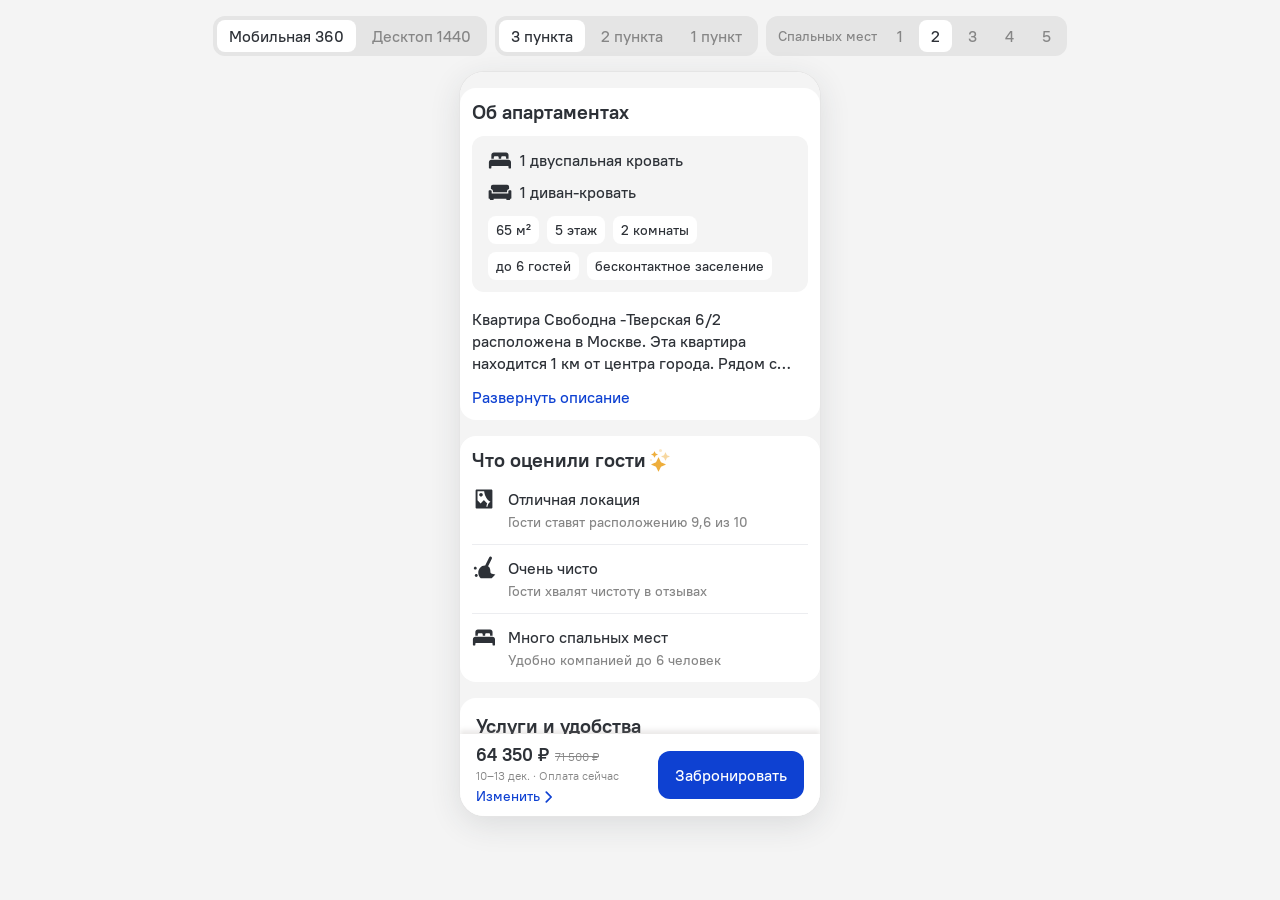
==== index.html @ d363bff4 "Apartment page prototype: guests highlights, mobile rate bar and sheet" ====
<!doctype html>
<html lang="ru" dir="ltr">
<head>
<meta charset="utf-8">
<meta name="viewport" content="width=device-width,initial-scale=1">
<title>Что оценили гости + спальные места</title>
<link rel="icon" href="data:,">
<link rel="stylesheet" href="kit/bundles/ok-typography.css">
<style>
  @font-face{font-family:"PT Root UI Web";font-weight:480;src:url(kit/bundles/assets/PT-Root-UI-Web-Medium.4b7fa55b.woff2) format("woff2")}
  @font-face{font-family:"PT Root UI Web";font-weight:500;src:url(kit/bundles/assets/PT-Root-UI-Web-Medium.4b7fa55b.woff2) format("woff2")}
  :root{--palette-black:#2d3137;--palette-dark:#868686;--palette-light:#e5e5e5;--palette-ulight:#f4f4f4;--palette-white:#fff}
  html,body{margin:0}
  body{background:var(--palette-ulight);color:var(--palette-black);font-family:"PT Root UI Web",Helvetica,Arial,sans-serif;-webkit-font-smoothing:antialiased;
    display:flex;flex-direction:column;align-items:center;gap:16px;padding:16px}
  .vp{display:flex;flex-wrap:wrap;justify-content:center;max-width:calc(100vw - 32px);gap:4px;padding:4px;border-radius:12px;background:var(--palette-light)}
  .vp button{border:0;cursor:pointer;padding:6px 12px;border-radius:8px;background:transparent;color:var(--palette-dark);font:inherit}
  .vp button[aria-pressed="true"]{background:var(--palette-white);color:var(--palette-black)}
  .phone{inline-size:360px;block-size:744px;border-radius:24px;overflow:hidden;background:var(--palette-white);
    box-shadow:0 0 0 1px var(--palette-light),0 8px 32px rgba(45,49,55,.12)}
  .phone iframe{display:block;inline-size:360px;block-size:744px;border:0}
  /* десктоп: фрейм шириной 1440, масштаб под окно (transform), обёртка — под масштабированный размер */
  .desk{border-radius:12px;overflow:hidden;background:#f4f4f4;box-shadow:0 0 0 1px var(--palette-light),0 8px 32px rgba(45,49,55,.12)}
  .desk iframe{display:block;inline-size:1440px;border:0;transform-origin:0 0;background:#f4f4f4}
  .bar{display:flex;flex-wrap:wrap;justify-content:center;gap:8px}
  .vp-l{align-self:center;padding:0 4px 0 8px;color:var(--palette-dark)}
  [hidden]{display:none!important}
</style>
</head>
<body>
  <div class="bar">
  <div class="vp" role="toolbar" aria-label="Вьюпорт">
    <button type="button" data-vp="m" class="ok-t-t-m-medium">Мобильная 360</button>
    <button type="button" data-vp="d" class="ok-t-t-m-medium">Десктоп 1440</button>
  </div>
  <div class="vp" role="toolbar" aria-label="Что оценили гости — сколько пунктов">
    <button type="button" data-hn="3" class="ok-t-t-m-medium">3 пункта</button>
    <button type="button" data-hn="2" class="ok-t-t-m-medium">2 пункта</button>
    <button type="button" data-hn="1" class="ok-t-t-m-medium">1 пункт</button>
  </div>
  <div class="vp" role="toolbar" aria-label="Спальные места в «Об апартаментах»">
    <span class="vp-l ok-t-t-m">Спальных мест</span>
    <button type="button" data-bn="1" class="ok-t-t-m-medium">1</button>
    <button type="button" data-bn="2" class="ok-t-t-m-medium">2</button>
    <button type="button" data-bn="3" class="ok-t-t-m-medium">3</button>
    <button type="button" data-bn="4" class="ok-t-t-m-medium">4</button>
    <button type="button" data-bn="5" class="ok-t-t-m-medium">5</button>
  </div>
  </div>
  <div class="phone" id="phw"><iframe id="ph" title="Страница апартаментов, 360px"></iframe></div>
  <div class="desk" id="dkw" hidden><iframe id="dk" title="Страница апартаментов, 1440px"></iframe></div>
<script>
(function () {
  var F = { m: document.getElementById('ph'), d: document.getElementById('dk') };
  var W = { m: document.getElementById('phw'), d: document.getElementById('dkw') };
  var SRC = { m: 'mobile.html', d: 'desktop.html' };
  var btns = document.querySelectorAll('[data-vp]');
  var vp = new URLSearchParams(location.search).get('vp') === 'd' ? 'd' : 'm';
  var started = { m: false, d: false };

  function fit() {
    var top = W.d.getBoundingClientRect().top + window.scrollY;
    var s = Math.max(0.3, Math.min(1, (window.innerWidth - 32) / 1440));
    var h = Math.max(600, Math.round((window.innerHeight - top - 16) / s));
    F.d.style.height = h + 'px'; F.d.style.transform = 'scale(' + s + ')';
    W.d.style.width = Math.round(1440 * s) + 'px'; W.d.style.height = Math.round(h * s) + 'px';
  }
  /* при открытии — к «Об апартаментах» и «Что оценили гости»; высоты над ним меняются после load (шрифты, фото),
     поэтому догоняем несколько раз, пока пользователь сам не начал крутить */
  function toBlock(f) {
    var w = f.contentWindow, d = f.contentDocument, el = d && d.querySelector('.ApartmentPage_about__pRX_s');
    if (!el) return;
    var userScrolled = false;
    ['wheel', 'touchstart', 'keydown', 'mousedown'].forEach(function (ev) { w.addEventListener(ev, function () { userScrolled = true; }, { once: true }); });
    [0, 300, 900, 1800].forEach(function (t) {
      setTimeout(function () {
        if (userScrolled) return;
        w.scrollTo({ top: el.getBoundingClientRect().top + w.scrollY - (f === F.m ? 16 : 120), behavior: 'instant' });
      }, t);
    });
  }
  function show() {
    btns.forEach(function (b) { b.setAttribute('aria-pressed', String(b.dataset.vp === vp)); });
    W.m.hidden = vp !== 'm'; W.d.hidden = vp !== 'd';
    if (vp === 'd') fit();
    if (!started[vp]) {
      started[vp] = true;
      var f = F[vp];
      f.addEventListener('load', function () { setAb(f); toBlock(f); }, { once: true });
      f.src = SRC[vp];
    }
  }
  btns.forEach(function (b) {
    b.addEventListener('click', function () {
      if (b.dataset.vp === vp) return;
      vp = b.dataset.vp;
      var u = new URL(location.href); u.searchParams.set('vp', vp); history.replaceState(null, '', u);
      show();
    });
  });
  /* зашито при сборке: «Об апартаментах» — вариант 8, «Что оценили гости» — вариант D.
     Переключаются атрибуты html фреймов (guests.css): data-hn — пунктов в «Что оценили гости» (?hn=1…3),
     data-bn — спальных мест в «Об апартаментах» (?bn=1…5) */
  var q = new URLSearchParams(location.search);
  var st = { hn: /^[1-3]$/.test(q.get('hn')) ? q.get('hn') : '3', bn: /^[1-5]$/.test(q.get('bn')) ? q.get('bn') : '2' };
  var sel = { hn: '.ApartmentPage_highlights', bn: '.ApartmentPage_about__pRX_s' };
  function setAb(f) { var d = f.contentDocument; if (d && d.documentElement) { d.documentElement.setAttribute('data-hn', st.hn); d.documentElement.setAttribute('data-bn', st.bn); } }
  function mark(k) { document.querySelectorAll('[data-' + k + ']').forEach(function (b) { b.setAttribute('aria-pressed', String(b.dataset[k] === st[k])); }); }
  function pick(k, v) {
    if (v === st[k]) return; st[k] = v;
    var u = new URL(location.href); u.searchParams.set(k, v); history.replaceState(null, '', u);
    mark(k); setAb(F.m); setAb(F.d);
    var f = F[vp], w = f.contentWindow, el = f.contentDocument && f.contentDocument.querySelector(sel[k]);  /* блок — в зону видимости */
    if (el) { var r = el.getBoundingClientRect(); if (r.top < 0 || r.bottom > w.innerHeight) w.scrollTo({ top: r.top + w.scrollY - (vp === 'm' ? 16 : 120), behavior: 'instant' }); }
  }
  ['hn', 'bn'].forEach(function (k) {
    mark(k);
    document.querySelectorAll('[data-' + k + ']').forEach(function (b) { b.addEventListener('click', function () { pick(k, b.dataset[k]); }); });
  });
  window.addEventListener('resize', function () { if (vp === 'd') fit(); });
  show();
})();
</script>
</body>
</html>
---- kit/bundles/ok-typography.css ----
/* Островок-кит: шкала типографики ostrovok.ru — мобильный прод (360px) и десктоп (1280px).
   Сгенерировано scripts/gen-foundations.py из capture/2026-11-22/{prod,desktop}/typo.json — не править руками.
   В комментарии: где стиль встречается (общий / мобильный / десктоп) и частоты моб/деск.
   Вес 480 — как на проде (в prod.css 170 правил font-weight:480; при статичных
   @font-face 300/400/500/700 браузер рисует его начертанием 500). */
.ok-t-h-xl{font-family:"PT Root UI Web",Helvetica,Arial,sans-serif;font-size:24px;line-height:30px;font-weight:700;letter-spacing:0}  /* Заголовок XL, общий, моб 51 / деск 58 */
.ok-t-h-l-16{font-family:"PT Root UI Web",Helvetica,Arial,sans-serif;font-size:20px;line-height:16px;font-weight:700;letter-spacing:0}  /* Заголовок L 16 (десктоп), десктоп, моб 0 / деск 10 */
.ok-t-h-l{font-family:"PT Root UI Web",Helvetica,Arial,sans-serif;font-size:20px;line-height:24px;font-weight:700;letter-spacing:0}  /* Заголовок L, общий, моб 93 / деск 96 */
.ok-t-h-m{font-family:"PT Root UI Web",Helvetica,Arial,sans-serif;font-size:18px;line-height:22px;font-weight:700;letter-spacing:0}  /* Заголовок M, общий, моб 99 / деск 69 */
.ok-t-h-s-16{font-family:"PT Root UI Web",Helvetica,Arial,sans-serif;font-size:16px;line-height:16px;font-weight:700;letter-spacing:0}  /* Заголовок S 16 (десктоп), десктоп, моб 0 / деск 21 */
.ok-t-h-s-19{font-family:"PT Root UI Web",Helvetica,Arial,sans-serif;font-size:16px;line-height:19px;font-weight:700;letter-spacing:0}  /* Заголовок S 19 (десктоп), десктоп, моб 0 / деск 10 */
.ok-t-h-s-tight{font-family:"PT Root UI Web",Helvetica,Arial,sans-serif;font-size:16px;line-height:20px;font-weight:700;letter-spacing:0}  /* Заголовок S сжатый, общий, моб 5 / деск 10 */
.ok-t-h-s{font-family:"PT Root UI Web",Helvetica,Arial,sans-serif;font-size:16px;line-height:22px;font-weight:700;letter-spacing:0}  /* Заголовок S, общий, моб 28 / деск 102 */
.ok-t-t-l-medium-18{font-family:"PT Root UI Web",Helvetica,Arial,sans-serif;font-size:16px;line-height:18px;font-weight:500;letter-spacing:0}  /* Текст L Medium 18 (десктоп), десктоп, моб 0 / деск 10 */
.ok-t-button{font-family:"PT Root UI Web",Helvetica,Arial,sans-serif;font-size:16px;line-height:20px;font-weight:500;letter-spacing:0}  /* Кнопка, общий, моб 50 / деск 89 */
.ok-t-t-l-medium{font-family:"PT Root UI Web",Helvetica,Arial,sans-serif;font-size:16px;line-height:22px;font-weight:500;letter-spacing:0}  /* Текст L Medium, общий, моб 131 / деск 9 */
.ok-t-t-l-20{font-family:"PT Root UI Web",Helvetica,Arial,sans-serif;font-size:16px;line-height:20px;font-weight:480;letter-spacing:0}  /* Текст L 20 (десктоп), десктоп, моб 4 / деск 5 */
.ok-t-t-l{font-family:"PT Root UI Web",Helvetica,Arial,sans-serif;font-size:16px;line-height:22px;font-weight:480;letter-spacing:0}  /* Текст L, общий, моб 181 / деск 26 */
.ok-t-t-m-bold-tight{font-family:"PT Root UI Web",Helvetica,Arial,sans-serif;font-size:14px;line-height:18px;font-weight:700;letter-spacing:0}  /* Текст M Bold сжатый (десктоп), десктоп, моб 0 / деск 11 */
.ok-t-t-m-bold{font-family:"PT Root UI Web",Helvetica,Arial,sans-serif;font-size:14px;line-height:20px;font-weight:700;letter-spacing:0}  /* Текст M Bold (десктоп), десктоп, моб 0 / деск 23 */
.ok-t-t-m-medium-16{font-family:"PT Root UI Web",Helvetica,Arial,sans-serif;font-size:14px;line-height:16px;font-weight:500;letter-spacing:0}  /* Текст M Medium 16 (десктоп), десктоп, моб 0 / деск 5 */
.ok-t-t-m-medium-17{font-family:"PT Root UI Web",Helvetica,Arial,sans-serif;font-size:14px;line-height:17px;font-weight:500;letter-spacing:0}  /* Текст M Medium 17, общий, моб 5 / деск 5 */
.ok-t-t-m-medium-tight{font-family:"PT Root UI Web",Helvetica,Arial,sans-serif;font-size:14px;line-height:18px;font-weight:500;letter-spacing:0}  /* Текст M Medium сжатый, мобильный, моб 9 / деск 0 */
.ok-t-t-m-medium{font-family:"PT Root UI Web",Helvetica,Arial,sans-serif;font-size:14px;line-height:20px;font-weight:500;letter-spacing:0}  /* Текст M Medium, общий, моб 61 / деск 199 */
.ok-t-t-m-16{font-family:"PT Root UI Web",Helvetica,Arial,sans-serif;font-size:14px;line-height:16px;font-weight:480;letter-spacing:0}  /* Текст M 16 (десктоп), десктоп, моб 0 / деск 20 */
.ok-t-t-m-tight{font-family:"PT Root UI Web",Helvetica,Arial,sans-serif;font-size:14px;line-height:18px;font-weight:480;letter-spacing:0}  /* Текст M сжатый, общий, моб 25 / деск 173 */
.ok-t-t-m{font-family:"PT Root UI Web",Helvetica,Arial,sans-serif;font-size:14px;line-height:20px;font-weight:480;letter-spacing:0}  /* Текст M, общий, моб 142 / деск 424 */
.ok-t-t-m-regular-16{font-family:"PT Root UI Web",Helvetica,Arial,sans-serif;font-size:14px;line-height:16px;font-weight:400;letter-spacing:0}  /* Текст M Regular 16, общий, моб 12 / деск 12 */
.ok-t-t-s-regular{font-family:"PT Root UI Web",Helvetica,Arial,sans-serif;font-size:13px;line-height:16px;font-weight:400;letter-spacing:0}  /* Текст S Regular (десктоп), десктоп, моб 0 / деск 12 */
.ok-t-caption-bold{font-family:"PT Root UI Web",Helvetica,Arial,sans-serif;font-size:12px;line-height:16px;font-weight:700;letter-spacing:0}  /* Подпись Bold, общий, моб 41 / деск 41 */
.ok-t-caption-medium-14{font-family:"PT Root UI Web",Helvetica,Arial,sans-serif;font-size:12px;line-height:14px;font-weight:500;letter-spacing:0}  /* Подпись Medium 14, общий, моб 5 / деск 62 */
.ok-t-caption-medium{font-family:"PT Root UI Web",Helvetica,Arial,sans-serif;font-size:12px;line-height:16.5px;font-weight:500;letter-spacing:0}  /* Подпись Medium, общий, моб 15 / деск 15 */
.ok-t-caption-medium-16{font-family:"PT Root UI Web",Helvetica,Arial,sans-serif;font-size:12px;line-height:16px;font-weight:500;letter-spacing:0}  /* Подпись Medium 16 (десктоп), десктоп, моб 0 / деск 82 */
.ok-t-caption-medium-17{font-family:"PT Root UI Web",Helvetica,Arial,sans-serif;font-size:12px;line-height:17px;font-weight:500;letter-spacing:0}  /* Подпись Medium 17, общий, моб 5 / деск 5 */
.ok-t-caption-medium-20{font-family:"PT Root UI Web",Helvetica,Arial,sans-serif;font-size:12px;line-height:20px;font-weight:500;letter-spacing:0}  /* Подпись Medium 20 (десктоп), десктоп, моб 0 / деск 70 */
.ok-t-caption-lower{font-family:"PT Root UI Web",Helvetica,Arial,sans-serif;font-size:12px;line-height:16px;font-weight:480;letter-spacing:0;text-transform:lowercase}  /* Подпись строчная (десктоп), десктоп, моб 0 / деск 19 */
.ok-t-caption{font-family:"PT Root UI Web",Helvetica,Arial,sans-serif;font-size:12px;line-height:16px;font-weight:480;letter-spacing:0}  /* Подпись, общий, моб 81 / деск 166 */
.ok-t-caption-regular-12{font-family:"PT Root UI Web",Helvetica,Arial,sans-serif;font-size:12px;line-height:12px;font-weight:400;letter-spacing:0}  /* Подпись Regular 12, общий, моб 12 / деск 12 */
.ok-t-spoof-hero{font-family:Spoof,"PT Root UI Web",Helvetica,Arial,sans-serif;font-size:48px;line-height:52px;font-weight:500;letter-spacing:0}  /* Акцент Hero (Spoof, десктоп), десктоп, моб 0 / деск 1, редкий — заголовок страницы */
.ok-t-spoof-xl-medium{font-family:Spoof,"PT Root UI Web",Helvetica,Arial,sans-serif;font-size:36px;line-height:40px;font-weight:500;letter-spacing:0}  /* Акцент XL Medium (Spoof, десктоп), десктоп, моб 0 / деск 2, редкий — заголовок страницы */
.ok-t-spoof-xl{font-family:Spoof,"PT Root UI Web",Helvetica,Arial,sans-serif;font-size:36px;line-height:40px;font-weight:400;letter-spacing:0}  /* Акцент XL (Spoof, десктоп), десктоп, моб 0 / деск 6 */
.ok-t-spoof-32{font-family:Spoof,"PT Root UI Web",Helvetica,Arial,sans-serif;font-size:32px;line-height:32px;font-weight:500;letter-spacing:0}  /* Акцент 32 (Spoof, десктоп), десктоп, моб 0 / деск 3, редкий — заголовок страницы */
.ok-t-spoof-l-medium{font-family:Spoof,"PT Root UI Web",Helvetica,Arial,sans-serif;font-size:24px;line-height:28px;font-weight:500;letter-spacing:0}  /* Акцент L Medium (Spoof, десктоп), десктоп, моб 4 / деск 15 */
.ok-t-spoof-l{font-family:Spoof,"PT Root UI Web",Helvetica,Arial,sans-serif;font-size:24px;line-height:24px;font-weight:400;letter-spacing:0}  /* Акцент L (Spoof), мобильный, моб 6 / деск 0 */
.ok-t-spoof-m{font-family:Spoof,"PT Root UI Web",Helvetica,Arial,sans-serif;font-size:20px;line-height:24px;font-weight:500;letter-spacing:0}  /* Акцент M (Spoof), общий, моб 18 / деск 7 */

/* Цвета текста: через переменные темы прода (с фолбэком на значение 22.11.2026) */
.ok-c-black{color:var(--palette-black,#2d3137)}
.ok-c-dark{color:var(--palette-dark,#868686)}
.ok-c-gray{color:var(--palette-gray,#c8c8c8)}
.ok-c-disabled{color:var(--palette-disabled,#afafaf)}
.ok-c-light{color:var(--palette-light,#e5e5e5)}
.ok-c-white{color:var(--palette-white,#ffffff)}
.ok-c-main{color:var(--palette-main,#0E41D2)}
.ok-c-link{color:var(--link,#0E41D2)}
.ok-c-alert{color:var(--alert,#ce2121)}
.ok-c-success{color:var(--success,#53af24)}
.ok-c-warning{color:var(--warning,#e77c00)}
/* Встречаются в тексте прода, но токена в теме нет */
.ok-c-price-green{color:#008900}
.ok-c-deal-green{color:#3f9e10}
.ok-c-white-50{color:rgba(255,255,255,0.5)}
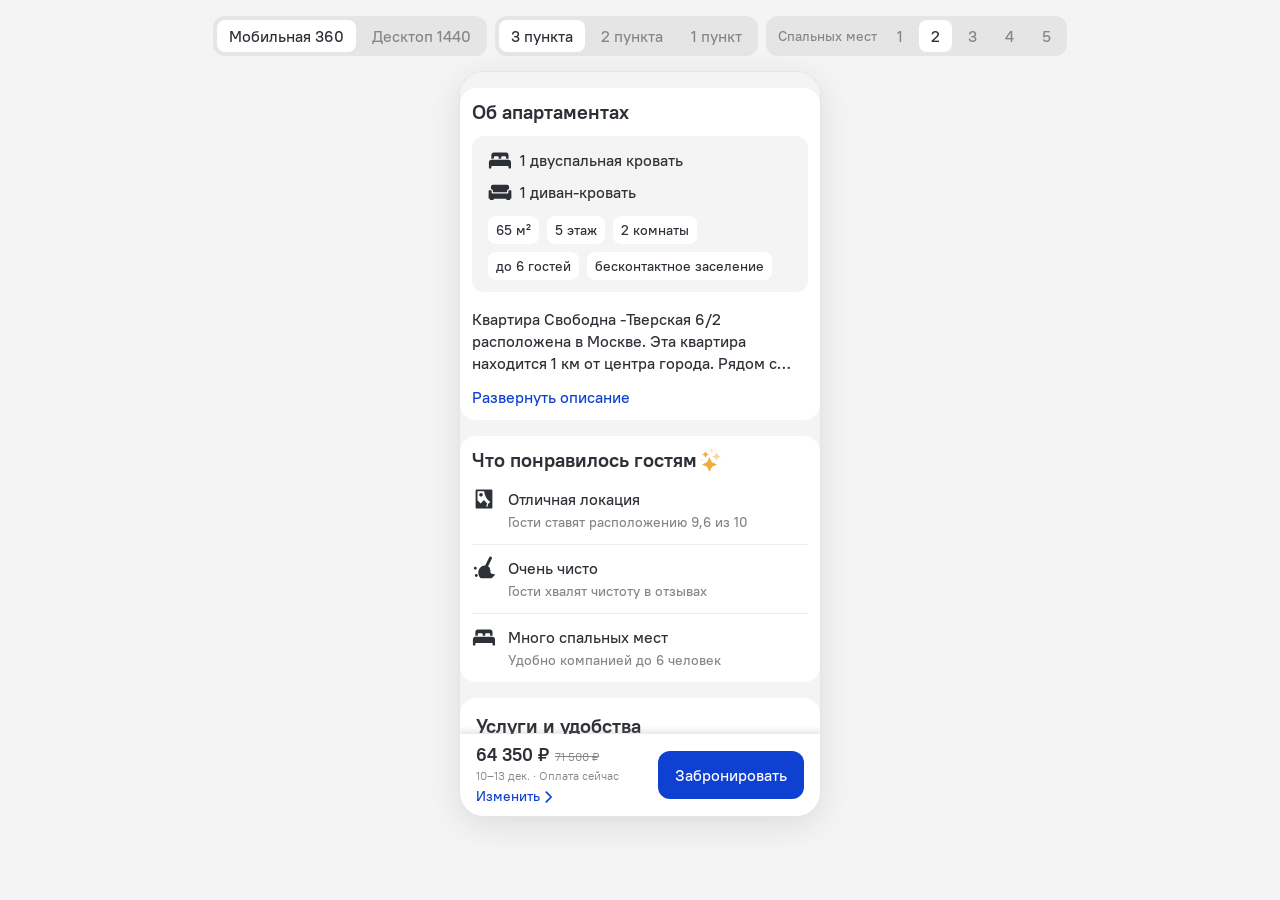
==== commit f4c69b24: "Rename highlights to «Что понравилось гостям», legal note on page background Co-Authored-By: Claude " ====
--- a/index.html
+++ b/index.html
@@ -3,7 +3,7 @@
 <head>
 <meta charset="utf-8">
 <meta name="viewport" content="width=device-width,initial-scale=1">
-<title>Что оценили гости + спальные места</title>
+<title>Что понравилось гостям + спальные места</title>
 <link rel="icon" href="data:,">
 <link rel="stylesheet" href="kit/bundles/ok-typography.css">
 <style>
@@ -33,7 +33,7 @@
     <button type="button" data-vp="m" class="ok-t-t-m-medium">Мобильная 360</button>
     <button type="button" data-vp="d" class="ok-t-t-m-medium">Десктоп 1440</button>
   </div>
-  <div class="vp" role="toolbar" aria-label="Что оценили гости — сколько пунктов">
+  <div class="vp" role="toolbar" aria-label="Что понравилось гостям — сколько пунктов">
     <button type="button" data-hn="3" class="ok-t-t-m-medium">3 пункта</button>
     <button type="button" data-hn="2" class="ok-t-t-m-medium">2 пункта</button>
     <button type="button" data-hn="1" class="ok-t-t-m-medium">1 пункт</button>
@@ -65,7 +65,7 @@
     F.d.style.height = h + 'px'; F.d.style.transform = 'scale(' + s + ')';
     W.d.style.width = Math.round(1440 * s) + 'px'; W.d.style.height = Math.round(h * s) + 'px';
   }
-  /* при открытии — к «Об апартаментах» и «Что оценили гости»; высоты над ним меняются после load (шрифты, фото),
+  /* при открытии — к «Об апартаментах» и «Что понравилось гостям»; высоты над ним меняются после load (шрифты, фото),
      поэтому догоняем несколько раз, пока пользователь сам не начал крутить */
   function toBlock(f) {
     var w = f.contentWindow, d = f.contentDocument, el = d && d.querySelector('.ApartmentPage_about__pRX_s');
@@ -98,8 +98,8 @@
       show();
     });
   });
-  /* зашито при сборке: «Об апартаментах» — вариант 8, «Что оценили гости» — вариант D.
-     Переключаются атрибуты html фреймов (guests.css): data-hn — пунктов в «Что оценили гости» (?hn=1…3),
+  /* зашито при сборке: «Об апартаментах» — вариант 8, «Что понравилось гостям» — вариант D.
+     Переключаются атрибуты html фреймов (guests.css): data-hn — пунктов в «Что понравилось гостям» (?hn=1…3),
      data-bn — спальных мест в «Об апартаментах» (?bn=1…5) */
   var q = new URLSearchParams(location.search);
   var st = { hn: /^[1-3]$/.test(q.get('hn')) ? q.get('hn') : '3', bn: /^[1-5]$/.test(q.get('bn')) ? q.get('bn') : '2' };
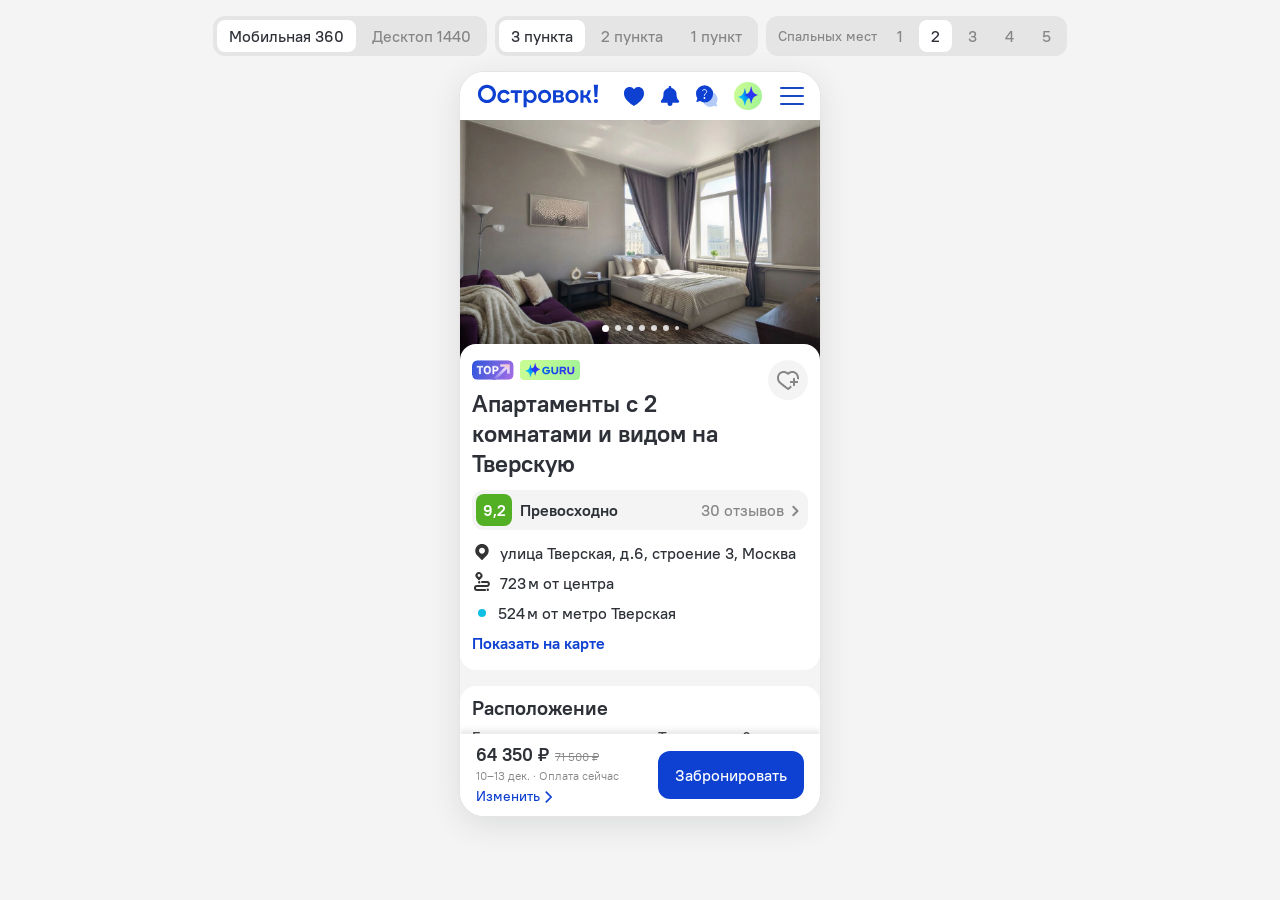
==== commit 1b389a40: "Open prototype at the top of the page instead of scrolling to the block Co-Authored-By: Claude Opus " ====
--- a/index.html
+++ b/index.html
@@ -65,19 +65,11 @@
     F.d.style.height = h + 'px'; F.d.style.transform = 'scale(' + s + ')';
     W.d.style.width = Math.round(1440 * s) + 'px'; W.d.style.height = Math.round(h * s) + 'px';
   }
-  /* при открытии — к «Об апартаментах» и «Что понравилось гостям»; высоты над ним меняются после load (шрифты, фото),
-     поэтому догоняем несколько раз, пока пользователь сам не начал крутить */
-  function toBlock(f) {
-    var w = f.contentWindow, d = f.contentDocument, el = d && d.querySelector('.ApartmentPage_about__pRX_s');
-    if (!el) return;
-    var userScrolled = false;
-    ['wheel', 'touchstart', 'keydown', 'mousedown'].forEach(function (ev) { w.addEventListener(ev, function () { userScrolled = true; }, { once: true }); });
-    [0, 300, 900, 1800].forEach(function (t) {
-      setTimeout(function () {
-        if (userScrolled) return;
-        w.scrollTo({ top: el.getBoundingClientRect().top + w.scrollY - (f === F.m ? 16 : 120), behavior: 'instant' });
-      }, t);
-    });
+  /* при открытии — всегда с верха страницы (без восстановления прокрутки после перезагрузки) */
+  function toTop(f) {
+    var w = f.contentWindow;
+    try { w.history.scrollRestoration = 'manual'; } catch (e) {}
+    w.scrollTo(0, 0);
   }
   function show() {
     btns.forEach(function (b) { b.setAttribute('aria-pressed', String(b.dataset.vp === vp)); });
@@ -86,7 +78,7 @@
     if (!started[vp]) {
       started[vp] = true;
       var f = F[vp];
-      f.addEventListener('load', function () { setAb(f); toBlock(f); }, { once: true });
+      f.addEventListener('load', function () { setAb(f); toTop(f); }, { once: true });
       f.src = SRC[vp];
     }
   }
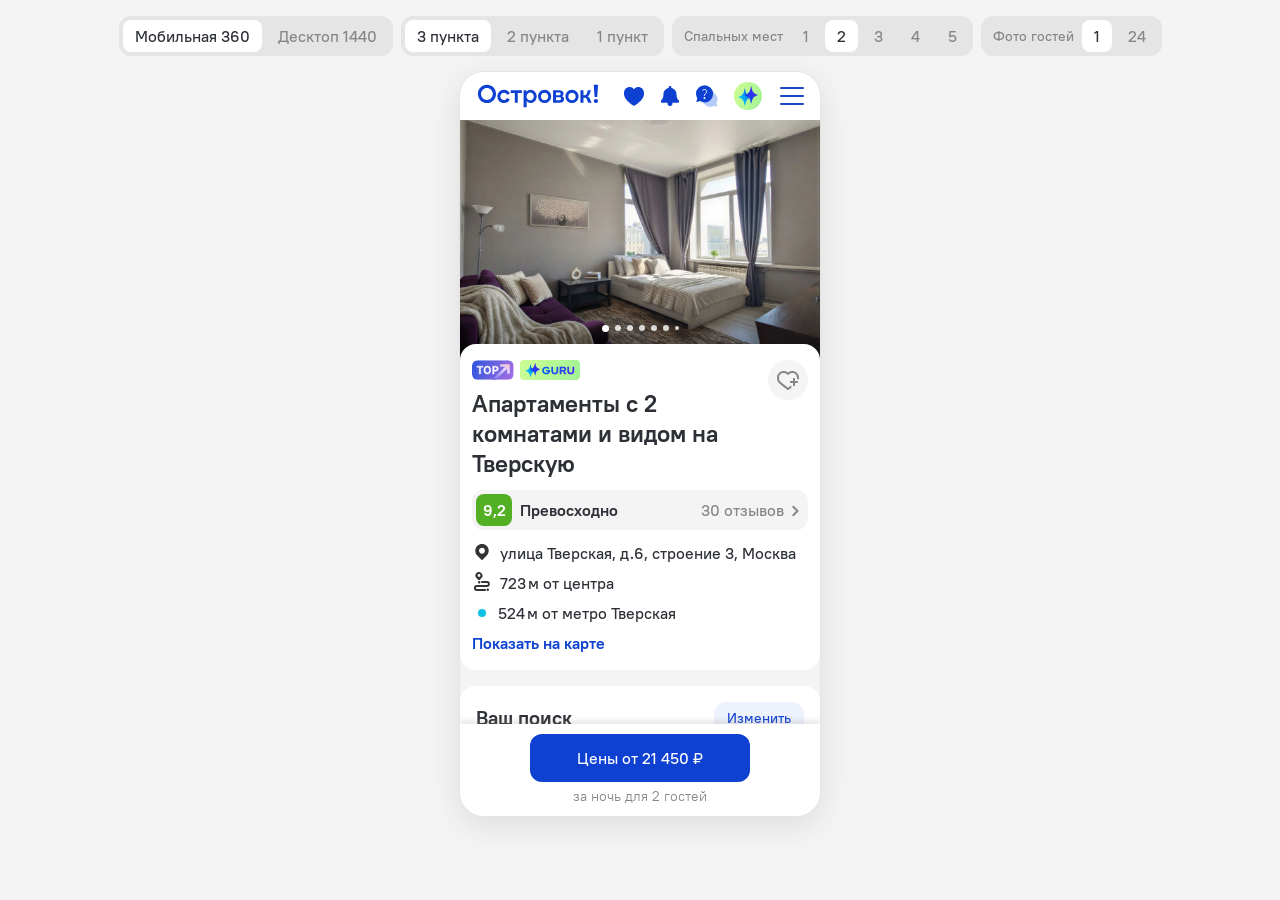
==== commit f573cc18: "Reviews sort/sheet/photos, mobile block order, payment switch and prod-style price bar; rate sheet m" ====
--- a/index.html
+++ b/index.html
@@ -46,6 +46,11 @@
     <button type="button" data-bn="4" class="ok-t-t-m-medium">4</button>
     <button type="button" data-bn="5" class="ok-t-t-m-medium">5</button>
   </div>
+  <div class="vp" role="toolbar" aria-label="Фото гостей в отзывах">
+    <span class="vp-l ok-t-t-m">Фото гостей</span>
+    <button type="button" data-ph="1" class="ok-t-t-m-medium">1</button>
+    <button type="button" data-ph="24" class="ok-t-t-m-medium">24</button>
+  </div>
   </div>
   <div class="phone" id="phw"><iframe id="ph" title="Страница апартаментов, 360px"></iframe></div>
   <div class="desk" id="dkw" hidden><iframe id="dk" title="Страница апартаментов, 1440px"></iframe></div>
@@ -92,11 +97,11 @@
   });
   /* зашито при сборке: «Об апартаментах» — вариант 8, «Что понравилось гостям» — вариант D.
      Переключаются атрибуты html фреймов (guests.css): data-hn — пунктов в «Что понравилось гостям» (?hn=1…3),
-     data-bn — спальных мест в «Об апартаментах» (?bn=1…5) */
+     data-bn — спальных мест в «Об апартаментах» (?bn=1…5), data-ph — фото гостей в отзывах (?ph=1|24, reviews-ui.js) */
   var q = new URLSearchParams(location.search);
-  var st = { hn: /^[1-3]$/.test(q.get('hn')) ? q.get('hn') : '3', bn: /^[1-5]$/.test(q.get('bn')) ? q.get('bn') : '2' };
-  var sel = { hn: '.ApartmentPage_highlights', bn: '.ApartmentPage_about__pRX_s' };
-  function setAb(f) { var d = f.contentDocument; if (d && d.documentElement) { d.documentElement.setAttribute('data-hn', st.hn); d.documentElement.setAttribute('data-bn', st.bn); } }
+  var st = { hn: /^[1-3]$/.test(q.get('hn')) ? q.get('hn') : '3', bn: /^[1-5]$/.test(q.get('bn')) ? q.get('bn') : '2', ph: /^(1|24)$/.test(q.get('ph')) ? q.get('ph') : '1' };
+  var sel = { hn: '.ApartmentPage_highlights', bn: '.ApartmentPage_about__pRX_s', ph: '.HotelReviews_hotelReviews__i3ZP_' };
+  function setAb(f) { var d = f.contentDocument; if (d && d.documentElement) { d.documentElement.setAttribute('data-hn', st.hn); d.documentElement.setAttribute('data-bn', st.bn); d.documentElement.setAttribute('data-ph', st.ph); } }
   function mark(k) { document.querySelectorAll('[data-' + k + ']').forEach(function (b) { b.setAttribute('aria-pressed', String(b.dataset[k] === st[k])); }); }
   function pick(k, v) {
     if (v === st[k]) return; st[k] = v;
@@ -105,7 +110,7 @@
     var f = F[vp], w = f.contentWindow, el = f.contentDocument && f.contentDocument.querySelector(sel[k]);  /* блок — в зону видимости */
     if (el) { var r = el.getBoundingClientRect(); if (r.top < 0 || r.bottom > w.innerHeight) w.scrollTo({ top: r.top + w.scrollY - (vp === 'm' ? 16 : 120), behavior: 'instant' }); }
   }
-  ['hn', 'bn'].forEach(function (k) {
+  ['hn', 'bn', 'ph'].forEach(function (k) {
     mark(k);
     document.querySelectorAll('[data-' + k + ']').forEach(function (b) { b.addEventListener('click', function () { pick(k, b.dataset[k]); }); });
   });
